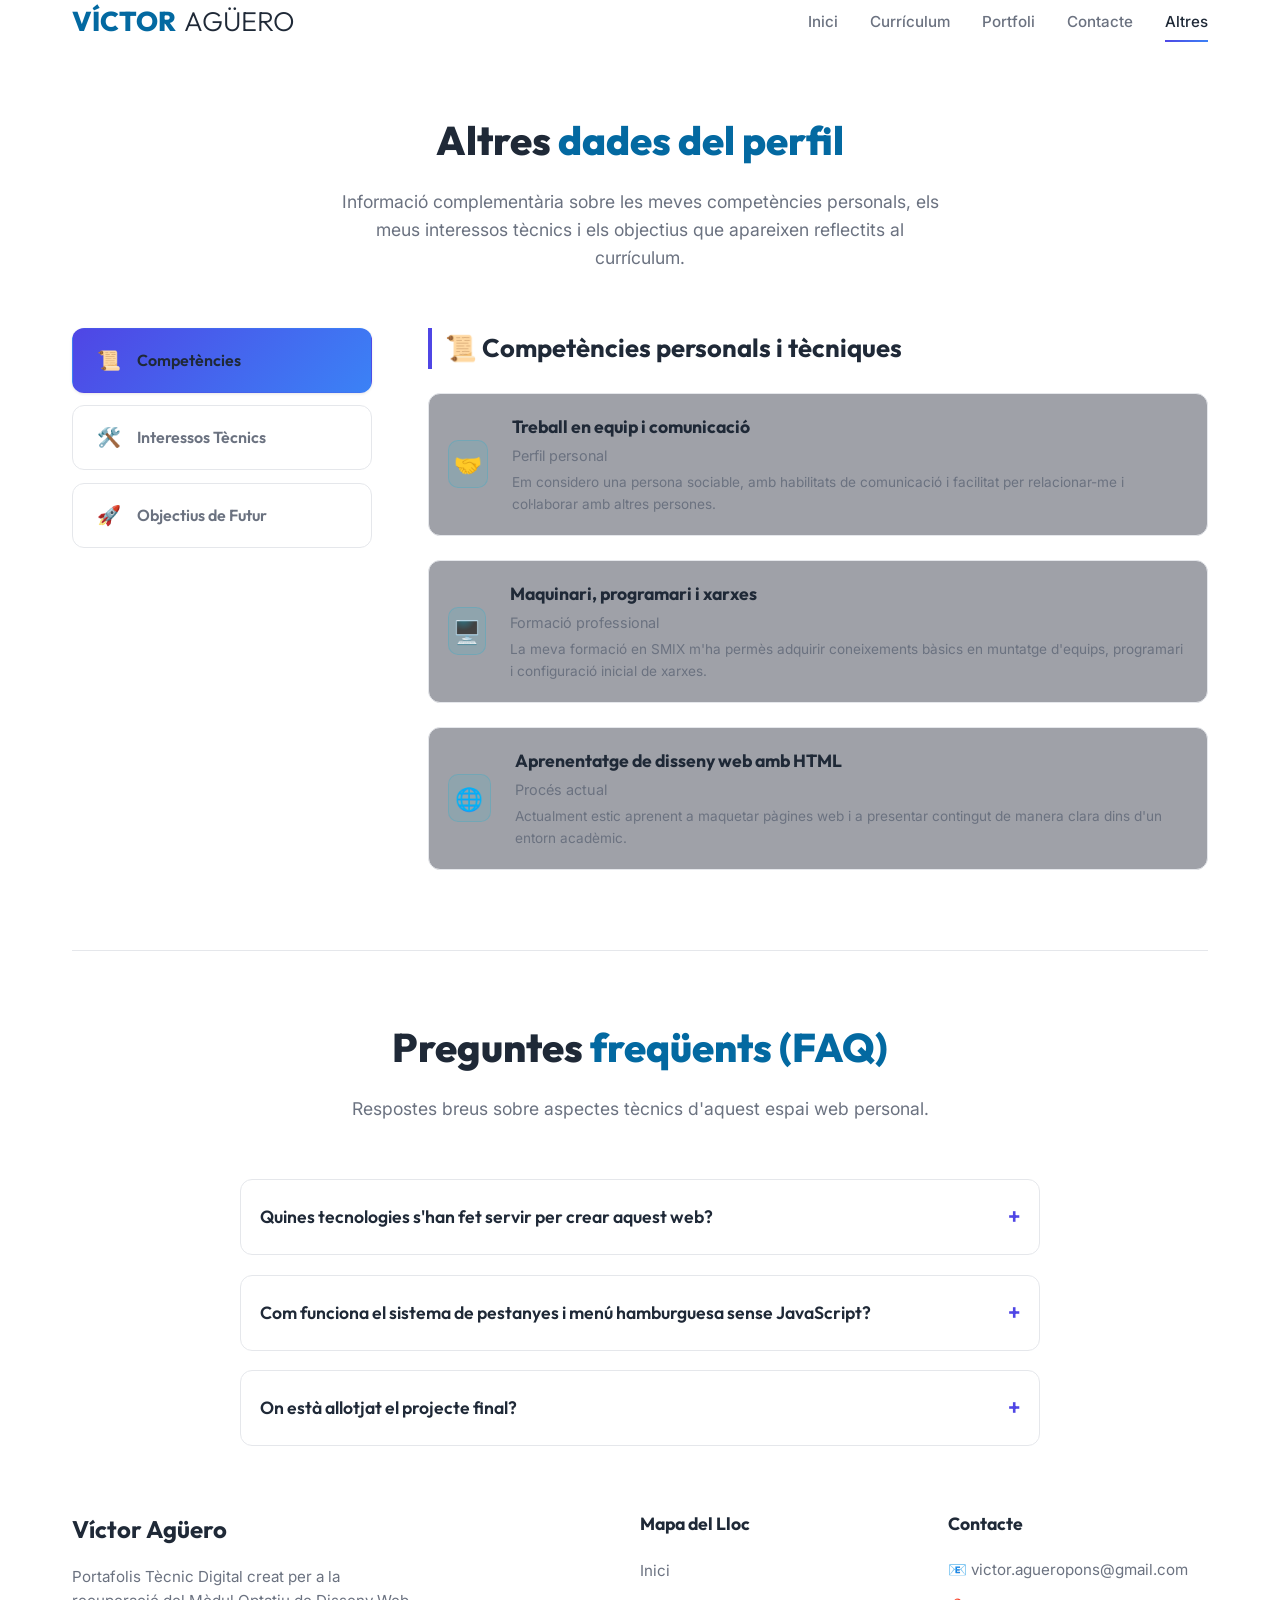
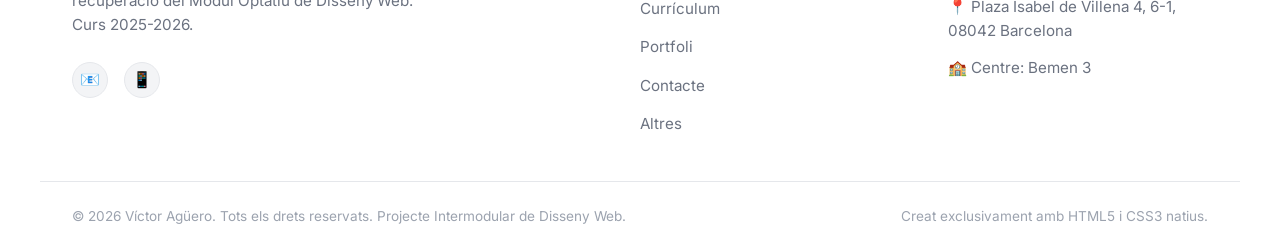
==== altres.html @ 34b76782 "prueba" ====
<!DOCTYPE html>
<html lang="ca">
<head>
  <meta charset="UTF-8">
  <meta name="viewport" content="width=device-width, initial-scale=1.0">
<!-- Se han eliminado todos los meta tags de SEO -->
  <title>Altres Dades del Perfil | Víctor Agüero</title>
  <link rel="icon" type="image/png" href="assets/imagenes/FotoVictor.png">
  <link rel="stylesheet" href="css/styles.css">
</head>
<body>

  <!-- Capa de oscurecimiento móvil -->
  <input type="checkbox" id="menu-toggle" class="checkbox-menu">
  <div class="capa-oscura"></div>

  <!-- cabecera -->
  <cabecera class="cabecera">
    <div class="contenedor-nav">
      <a href="index.html" class="logo-nombre">VÍCTOR<span>AGÜERO</span></a>
      
      <label for="menu-toggle" class="boton-hamburguesa" id="hamburger-boton">
        <span></span>
        <span></span>
        <span></span>
      </label>

      <nav class="menu-nav" id="barra-navegacion">
        <a href="index.html" class="enlace-nav">Inici</a>
        <a href="cv.html" class="enlace-nav">Currículum</a>
        <a href="portfoli.html" class="enlace-nav">Portfoli</a>
        <a href="contacte.html" class="enlace-nav">Contacte</a>
        <a href="altres.html" class="enlace-nav active">Altres</a>
      </nav>
    </div>
  </header>

  <!-- contenido PRINCIPAL DE LA página ALTRES -->
  <main class="contenedor">
    <h1 class="titulo-seccion">Altres <span>dades del perfil</span></h1>
    <p class="subtitulo-seccion">Informació complementària sobre les meves competències personals, els meus interessos tècnics i els objectius que apareixen reflectits al currículum.</p>

    <!-- controladores DE pestañas CSS (sin JAVASCRIPT) -->
    <input type="radio" name="altres-tabs" id="pestana-certificados" class="radio-pestana" checked>
    <input type="radio" name="altres-tabs" id="pestana-aficiones" class="radio-pestana">
    <input type="radio" name="altres-tabs" id="pestana-objetivos" class="radio-pestana">

    <!-- contenedor DE pestañas -->
    <div class="contenedor-pestanas" id="pestanas-interactivas">
      
      <!-- Menu lateral de pestañas interactivas -->
      <ul class="lista-pestanas">
        <li>
          <label for="pestana-certificados" class="boton-pestana" id="etiqueta-certificados">
            <span class="icono-pestana">📜</span> Competències
          </label>
        </li>
        <li>
          <label for="pestana-aficiones" class="boton-pestana" id="etiqueta-aficiones">
            <span class="icono-pestana">🛠️</span> Interessos Tècnics
          </label>
        </li>
        <li>
          <label for="pestana-objetivos" class="boton-pestana" id="etiqueta-objetivos">
            <span class="icono-pestana">🚀</span> Objectius de Futur
          </label>
        </li>
      </ul>

      <!-- Zona de paneles de contenido -->
      <section class="zona-contenido-pestanas">
        
        <!-- BLOQUE 1: competències -->
        <article class="panel-pestana" id="contenido-certificados">
          <h3 class="titulo-bloque-detalle" style="margin-bottom: 1.5rem;">📜 Competències personals i tècniques</h3>
          
          <div class="lista-certificados">
            
            <div class="tarjeta-certificado">
              <div class="icono-certificado">🤝</div>
              <div class="info-certificado">
                <h4>Treball en equip i comunicació</h4>
                <p>Perfil personal</p>
                <p style="color: var(--text-muted); font-size: 0.85rem; margin-top: 0.3rem;">Em considero una persona sociable, amb habilitats de comunicació i facilitat per relacionar-me i col·laborar amb altres persones.</p>
              </div>
            </div>

            <div class="tarjeta-certificado">
              <div class="icono-certificado">🖥️</div>
              <div class="info-certificado">
                <h4>Maquinari, programari i xarxes</h4>
                <p>Formació professional</p>
                <p style="color: var(--text-muted); font-size: 0.85rem; margin-top: 0.3rem;">La meva formació en SMIX m'ha permès adquirir coneixements bàsics en muntatge d'equips, programari i configuració inicial de xarxes.</p>
              </div>
            </div>

            <div class="tarjeta-certificado">
              <div class="icono-certificado">🌐</div>
              <div class="info-certificado">
                <h4>Aprenentatge de disseny web amb HTML</h4>
                <p>Procés actual</p>
                <p style="color: var(--text-muted); font-size: 0.85rem; margin-top: 0.3rem;">Actualment estic aprenent a maquetar pàgines web i a presentar contingut de manera clara dins d'un entorn acadèmic.</p>
              </div>
            </div>

          </div>
        </article>

        <!-- BLOQUE 2: Hobbies y pasiones -->
        <article class="panel-pestana" id="contenido-aficiones">
          <h3 class="titulo-bloque-detalle" style="margin-bottom: 1.5rem;">🛠️ Àrees que m'interessen</h3>
          
          <div class="cuadricula-aficiones">
            
            <div class="tarjeta-aficion">
              <span class="icono-aficion">🔧</span>
              <h4>Muntatge d'equips</h4>
              <p>M'interessa entendre com es munta i es manté un ordinador, així com aprendre bones pràctiques de revisió i suport tècnic.</p>
            </div>

            <div class="tarjeta-aficion">
              <span class="icono-aficion">🌐</span>
              <h4>Xarxes</h4>
              <p>També m'interessa la configuració bàsica de xarxes i entendre com es connecten correctament els equips dins d'un entorn local.</p>
            </div>

            <div class="tarjeta-aficion">
              <span class="icono-aficion">💻</span>
              <h4>Maquetació web</h4>
              <p>Estic aprenent HTML i CSS perquè vull millorar la manera de presentar projectes i continguts tècnics dins del web.</p>
            </div>

          </div>
        </article>

        <!-- BLOQUE 3: objetivos de futuro -->
        <article class="panel-pestana" id="contenido-objetivos">
          <h3 class="titulo-bloque-detalle" style="margin-bottom: 1.5rem;">🚀 Objectius Acadèmics i de Futur</h3>
          
          <div class="tarjeta" style="margin-bottom: 1.5rem;" id="objetivo-1">
            <h4 style="color: var(--color-cyan); margin-bottom: 0.5rem;">🥇 1. Posar en pràctica els coneixements apresos</h4>
            <p style="color: var(--text-muted); font-size: 0.95rem;">
              El meu objectiu professional és aplicar tot el que estic aprenent durant la formació de SMIX en situacions reals de treball relacionades amb sistemes microinformàtics i xarxes.
            </p>
          </div>

          <div class="tarjeta" style="margin-bottom: 1.5rem;" id="objetivo-2">
            <h4 style="color: var(--color-violet); margin-bottom: 0.5rem;">🥈 2. Créixer dins d'un equip de treball</h4>
            <p style="color: var(--text-muted); font-size: 0.95rem;">
              M'agradaria formar part d'un equip que em permeti desenvolupar-me personalment i professionalment mentre continuo aprenent i assumint nous reptes.
            </p>
          </div>
        </article>

      </section>

    </div>

    <!-- seccion PREGUNTAS frecuentes (acordion DETALLS/SUMMARY) -->
    <section class="seccion-preguntas" id="seccion-faq">
      <h2 class="titulo-seccion">Preguntes <span>freqüents (FAQ)</span></h2>
      <p class="subtitulo-seccion">Respostes breus sobre aspectes tècnics d'aquest espai web personal.</p>

      <div class="contenedor-preguntas">
        
        <details class="pregunta" id="faq-1">
          <summary class="cabecera-pregunta">Quines tecnologies s'han fet servir per crear aquest web?</summary>
          <p class="respuesta-pregunta">
            Aquest web s'ha creat íntegrament amb HTML5 semàntic i CSS3. No s'hi ha fet servir cap framework de disseny ni cap llibreria externa de JavaScript.
          </p>
        </details>

        <details class="pregunta" id="faq-2">
          <summary class="cabecera-pregunta">Com funciona el sistema de pestanyes i menú hamburguesa sense JavaScript?</summary>
          <p class="respuesta-pregunta">
            S'ha fet servir la tècnica d'inputs de control en CSS. Mitjançant checkboxes (`input[type="checkbox"]`) i radio buttons (`input[type="radio"]`) ocults, el selector `:checked` permet mostrar o amagar contingut i controlar l'obertura del menú mòbil.
          </p>
        </details>

        <details class="pregunta" id="faq-3">
          <summary class="cabecera-pregunta">On està allotjat el projecte final?</summary>
          <p class="respuesta-pregunta">
            Aquest lloc web s'ha preparat com a pràctica acadèmica de presentació personal i de maquetació HTML/CSS. El més important d'aquest projecte és el contingut i l'estructura, no la plataforma d'allotjament.
          </p>
        </details>

      </div>
    </section>

  </main>

  <!-- pie de página -->
  <pie-pagina class="pie-pagina">
    <div class="contenedor-pie">
      <div class="marca-pie">
        <h3>Víctor Agüero</h3>
        <p>Portafolis Tècnic Digital creat per a la recuperació del Mòdul Optatiu de Disseny Web. Curs 2025-2026.</p>
        <div class="social-icons-pie-pagina">
          <a href="mailto:victor.agueropons@gmail.com" class="boton-red-social" aria-label="Correu electrònic"><span class="icon">📧</span></a>
          <a href="tel:+34646843959" class="boton-red-social" aria-label="Telèfon"><span class="icon">📱</span></a>
        </div>
      </div>
      
      <div class="enlaces-pie">
        <h4>Mapa del Lloc</h4>
        <ul>
          <li><a href="index.html">Inici</a></li>
          <li><a href="cv.html">Currículum</a></li>
          <li><a href="portfoli.html">Portfoli</a></li>
          <li><a href="contacte.html">Contacte</a></li>
          <li><a href="altres.html">Altres</a></li>
        </ul>
      </div>

      <div class="contacto-pie">
        <h4>Contacte</h4>
        <p>📧 victor.agueropons@gmail.com</p>
        <p>📍 Plaza Isabel de Villena 4, 6-1, 08042 Barcelona</p>
        <p>🏫 Centre: Bemen 3</p>
      </div>
    </div>
    
    <div class="barra-inferior">
      <p>&copy; 2026 Víctor Agüero. Tots els drets reservats. Projecte Intermodular de Disseny Web.</p>
      <p>Creat exclusivament amb HTML5 i CSS3 natius.</p>
    </div>
  </footer>

</body>
</html>
---- css/styles.css ----
@import url('https://fonts.googleapis.com/css2?family=Inter:wght@300;400;500;600;700&family=Outfit:wght@400;500;600;700;800&display=swap');

/* ==========================================================================
   VARIABLES & DISENY SYSTEM
   ========================================================================== */
:root {
  --bg-primary: #ffffff;
  --bg-secondary: #f8f9fa;
  --bg-card: #ffffff;
  --bg-card-hover: #f3f4f6;
  --border-color: #e5e7eb;
  --border-color-glow: #d1d5db;
  
  --text-main: #1f2937;
  --text-muted: #6b7280;
  --text-dark: #9ca3af;
  
  --color-violet: #4f46e5;
  --color-pink: #6366f1;
  --color-cyan: #0ea5e9;
  --color-blue: #3b82f6;
  --color-emerald: #059669;
  
  --primary-gradient: linear-gradient(135deg, #4f46e5, #3b82f6);
  --secondary-gradient: linear-gradient(135deg, #0ea5e9, #3b82f6);
  --neon-glow: 0 1px 3px rgba(0, 0, 0, 0.1);
  --cyan-glow: 0 1px 3px rgba(0, 0, 0, 0.1);
  
  --font-title: 'Outfit', sans-serif;
  --font-body: 'Inter', sans-serif;
    
  --max-width: 1200px;
}

/* ==========================================================================
   RESET & ESTILS GLOBALS
   ========================================================================== */
*, *::before, *::after {
  margin: 0;
  padding: 0;
  box-sizing: border-box;
}

html {
  scroll-behavior: smooth;
  font-size: 16px;
}

body {
  background-color: #ffffff;
  color: #1f2937;
  font-family: var(--font-body);
  line-height: 1.6;
  overflow-x: hidden;
  position: relative;
}

a {
  color: inherit;
  text-decoration: none;
}

img {
  max-width: 100%;
  height: auto;
  display: block;
}

/* ==========================================================================
   HEADER & navegación (RESPONSIVE PURE CSS)
   ========================================================================== */
.cabecera {
  position: sticky;
  top: 0;
  z-index: 1000;
  background: #ffffff;
  border-bottom: 1px solid var(--border-color);
  padding: 1rem 0;
  box-shadow: 0 1px 3px rgba(0, 0, 0, 0.05);
}

.contenedor-nav {
  display: flex;
  justify-content: space-between;
  align-items: center;
  max-width: var(--max-width);
  margin: 0 auto;
  padding: 0 2rem;
}

.logo-nombre {
  font-family: var(--font-title);
  font-size: 1.7rem;
  font-weight: 800;
  color: #0369a1;
  display: flex;
  align-items: center;
  gap: 0.5rem;
}

.logo-nombre span {
  font-weight: 300;
  color: #1f2937;
}

/* opciones del menu */
.menu-nav {
  display: flex;
  list-style: none;
  gap: 2rem;
}

.enlace-nav {
  font-size: 0.95rem;
  font-weight: 500;
  color: #6b7280;
  position: relative;
  padding: 0.5rem 0;
}

.enlace-nav::after {
  content: '';
  position: absolute;
  bottom: 0;
  left: 0;
  width: 0;
  height: 2px;
  background: var(--primary-gradient);
}

.enlace-nav:hover, .enlace-nav.active {
  color: #1f2937;
}

.enlace-nav:hover::after, .enlace-nav.active::after {
  width: 100%;
}

/* Checkbox del menu Hamburguesa (oculto por defecto) */
.checkbox-menu {
  display: none;
}

.boton-hamburguesa {
  display: none;
  cursor: pointer;
  flex-direction: column;
  justify-content: space-between;
  width: 30px;
  height: 20px;
  z-index: 1001;
}

.boton-hamburguesa span {
  display: block;
  height: 3px;
  width: 100%;
  background-color: var(--text-main);
  border-radius: 3px;
}

/* ==========================================================================
   ESTILS DEL PEU DE página (FOOTER)
   ========================================================================== */
.pie-pagina {
  background-color: #f8f9fa;
  border-top: 1px solid #e5e7eb;
  padding: 3rem 0 2rem;
  margin-top: 5rem;
}

.contenedor-pie {
  max-width: var(--max-width);
  margin: 0 auto;
  padding: 0 2rem;
  display: grid;
  grid-template-columns: 2fr 1fr 1fr;
  gap: 3rem;
}

.marca-pie h3 {
  font-family: var(--font-title);
  font-size: 1.5rem;
  margin-bottom: 1rem;
  color: #1f2937;
}

.marca-pie p {
  color: #6b7280;
  margin-bottom: 1.5rem;
  font-size: 0.95rem;
  max-width: 350px;
}

.enlaces-pie h4, .contacto-pie h4 {
  font-family: var(--font-title);
  font-size: 1.1rem;
  margin-bottom: 1.2rem;
  position: relative;
  color: #1f2937;
}

.enlaces-pie ul {
  list-style: none;
}

.enlaces-pie li {
  margin-bottom: 0.8rem;
}

.enlaces-pie a {
  color: #6b7280;
  font-size: 0.95rem;
}

.enlaces-pie a:hover {
  color: #4f46e5;
  padding-left: 5px;
}

.contacto-pie p {
  color: #6b7280;
  font-size: 0.95rem;
  margin-bottom: 0.8rem;
  display: flex;
  align-items: center;
  gap: 0.5rem;
}

.barra-inferior {
  max-width: var(--max-width);
  margin: 2rem auto 0;
  padding: 1.5rem 2rem 0;
  border-top: 1px solid #e5e7eb;
  display: flex;
  justify-content: space-between;
  align-items: center;
  flex-wrap: wrap;
  gap: 1rem;
  color: #9ca3af;
  font-size: 0.85rem;
}

/* Social icons pie-pagina */
.social-icons-pie-pagina {
  display: flex;
  gap: 1rem;
}

.boton-red-social {
  width: 36px;
  height: 36px;
  border-radius: 50%;
  background: #f3f4f6;
  border: 1px solid #e5e7eb;
  display: flex;
  align-items: center;
  justify-content: center;
  color: #6b7280;
}

.boton-red-social:hover {
  background: var(--primary-gradient);
  color: #ffffff;
  border-color: transparent;
  transform: translateY(-2px);
  box-shadow: 0 4px 12px rgba(79, 70, 229, 0.2);
}

/* ==========================================================================
   COMPONENTS GENERALS & UTILS
   ========================================================================== */
.contenedor {
  max-width: var(--max-width);
  margin: 0 auto;
  padding: 4rem 2rem;
}

.titulo-seccion {
  font-family: var(--font-title);
  font-size: 2.5rem;
  font-weight: 800;
  margin-bottom: 1rem;
  text-align: center;
  color: #1f2937;
}

.titulo-seccion span {
  color: #0369a1;
}

.subtitulo-seccion {
  color: #6b7280;
  text-align: center;
  max-width: 600px;
  margin: 0 auto 3.5rem;
  font-size: 1.1rem;
}

/* Glassmorphism Card Base */
.tarjeta {
  background: #ffffff;
  border: 1px solid #e5e7eb;
  border-radius: 16px;
  padding: 2rem;
  box-shadow: 0 1px 3px rgba(0, 0, 0, 0.05);
}

.tarjeta:hover {
  background: #f8f9fa;
  border-color: #d1d5db;
  transform: translateY(-3px);
  box-shadow: 0 4px 12px rgba(0, 0, 0, 0.08);
}

/* botones Premium */
.boton {
  display: inline-flex;
  align-items: center;
  justify-content: center;
  gap: 0.75rem;
  padding: 0.8rem 1.8rem;
  font-family: var(--font-title);
  font-weight: 600;
  font-size: 0.95rem;
  border-radius: 50px;
  cursor: pointer;
  border: none;
}

.boton-principal {
  background: var(--primary-gradient);
  color: #ffffff;
  box-shadow: 0 2px 8px rgba(79, 70, 229, 0.2);
}

.boton-principal:hover {
  transform: translateY(-2px);
  box-shadow: 0 4px 12px rgba(79, 70, 229, 0.3);
}

.boton-secundario {
  background: #ffffff;
  color: #1f2937;
  border: 1px solid #d1d5db;
}

.boton-secundario:hover {
  background: #f3f4f6;
  border-color: #9ca3af;
  transform: translateY(-2px);
  box-shadow: 0 2px 8px rgba(0, 0, 0, 0.05);
}

.boton-cian {
  background: var(--secondary-gradient);
  color: #ffffff;
  box-shadow: 0 2px 8px rgba(14, 165, 233, 0.2);
}

.boton-cian:hover {
  transform: translateY(-2px);
  box-shadow: 0 4px 12px rgba(14, 165, 233, 0.3);
}

/* Badges / etiquetas */
.etiqueta {
  display: inline-block;
  padding: 0.35rem 0.8rem;
  border-radius: 50px;
  font-size: 0.75rem;
  font-weight: 600;
  text-transform: uppercase;
  letter-spacing: 0.05em;
  background: #e0e7ff;
  color: #4f46e5;
  border: 1px solid #c7d2fe;
}

.etiqueta-cian {
  background: #cffafe;
  color: #0369a1;
  border: 1px solid #a5f3fc;
}

.etiqueta-verde {
  background: #d1fae5;
  color: #065f46;
  border: 1px solid #a7f3d0;
}

/* ==========================================================================
   1. INICI / PRESENTACIÓ (index.html)
   ========================================================================== */
.seccion-inicio {
  display: grid;
  grid-template-columns: 1.2fr 0.8fr;
  gap: 4rem;
  align-items: center;
  padding: 4rem 0;
}

.texto-inicio {
  display: flex;
  flex-direction: column;
  align-items: flex-start;
}

.saludo {
  font-family: var(--font-title);
  font-size: 1.2rem;
  font-weight: 600;
  color: #0369a1;
  margin-bottom: 0.5rem;
  letter-spacing: 0.05em;
}

.titulo-principal {
  font-family: var(--font-title);
  font-size: 3.8rem;
  font-weight: 800;
  line-height: 1.1;
  margin-bottom: 1.5rem;
  color: #1f2937;
}

.titulo-principal span {
  color: #0ea5e9;
}

.descripcion-inicio {
  color: #6b7280;
  font-size: 1.15rem;
  margin-bottom: 2.5rem;
  max-width: 600px;
}

.botones-inicio {
  display: flex;
  gap: 1.2rem;
  margin-bottom: 3rem;
  flex-wrap: wrap;
}

.estadisticas {
  display: flex;
  gap: 3rem;
  border-top: 1px solid var(--border-color);
  padding-top: 2rem;
  width: 100%;
}

.dato-estadistica h3 {
  font-family: var(--font-title);
  font-size: 2rem;
  font-weight: 800;
  color: #0369a1;
}

.dato-estadistica p {
  color: #6b7280;
  font-size: 0.85rem;
  text-transform: uppercase;
  letter-spacing: 0.05em;
}

/* Foto de Perfil en Hero */
.contenedor-foto {
  position: relative;
  display: flex;
  justify-content: center;
  align-items: center;
}

.marco-foto {
  position: relative;
  border-radius: 24px;
  overflow: hidden;
  box-shadow: 0 4px 16px rgba(0, 0, 0, 0.1);
  border: 1px solid #e5e7eb;
  aspect-ratio: 1 / 1;
  max-width: 380px;
  width: 100%;
}

.marco-foto img {
  width: 100%;
  height: 100%;
  object-fit: cover;
}

.marco-foto::after {
  content: '';
  position: absolute;
  inset: 0;
}

.contenedor-foto:hover .marco-foto {
  box-shadow: 0 8px 24px rgba(0, 0, 0, 0.12);
  border-color: #d1d5db;
}


/* Floating tech badges decoratius */
.etiqueta-flotante {
  position: absolute;
  background: #ffffff;
  border: 1px solid #e5e7eb;
  padding: 0.6rem 1.2rem;
  border-radius: 12px;
  display: flex;
  align-items: center;
  gap: 0.5rem;
  font-size: 0.85rem;
  font-weight: 600;
  box-shadow: 0 4px 12px rgba(0, 0, 0, 0.1);
}

.flotante-1 {
  top: 10%;
  left: -20px;
  border-left: 3px solid #4f46e5;
}

.flotante-2 {
  bottom: 15%;
  right: -20px;
  border-left: 3px solid #0ea5e9;
}

/* seccion metodo / focos (que hago) */
.cuadricula-habilidades {
  display: grid;
  grid-template-columns: repeat(auto-fit, minmax(300px, 1fr));
  gap: 2rem;
  margin-top: 1rem;
}

.icono-habilidad {
  width: 48px;
  height: 48px;
  border-radius: 12px;
  background: #e0e7ff;
  display: flex;
  align-items: center;
  justify-content: center;
  color: #4f46e5;
  margin-bottom: 1.5rem;
  font-size: 1.5rem;
  border: 1px solid #c7d2fe;
}

.tarjeta:nth-child(2) .icono-habilidad {
  background: #cffafe;
  color: #0369a1;
  border-color: #a5f3fc;
}

.tarjeta:nth-child(3) .icono-habilidad {
  background: #fce7f3;
  color: #be185d;
  border-color: #fbcfe8;
}

.titulo-habilidad {
  font-family: var(--font-title);
  font-size: 1.3rem;
  font-weight: 700;
  margin-bottom: 0.8rem;
  color: #1f2937;
}

.texto-habilidad {
  color: #6b7280;
  font-size: 0.95rem;
}

/* ==========================================================================
   2. curriculum VITAE (cv.html)
   ========================================================================== */
.cv-cabecera-actions {
  display: flex;
  justify-content: center;
  gap: 1.5rem;
  margin-bottom: 3.5rem;
  flex-wrap: wrap;
}

.layout-cv {
  display: grid;
  grid-template-columns: 0.8fr 1.2fr;
  gap: 3.5rem;
}

/* Lateral información Personal */
.columna-lateral-cv {
  display: flex;
  flex-direction: column;
  gap: 2.5rem;
}

.titulo-bloque-cv {
  font-family: var(--font-title);
  font-size: 1.2rem;
  font-weight: 700;
  margin-bottom: 1.2rem;
  border-bottom: 1px solid #e5e7eb;
  padding-bottom: 0.5rem;
  display: flex;
  align-items: center;
  gap: 0.5rem;
  color: #1f2937;
}

.lista-contacto-cv {
  list-style: none;
}

.lista-contacto-cv li {
  display: flex;
  align-items: center;
  gap: 1rem;
  margin-bottom: 1rem;
  font-size: 0.95rem;
}

.icono-contacto-cv {
  color: #0369a1;
  flex-shrink: 0;
}

/* Skills / competencias Progress */
.habilidad {
  margin-bottom: 1.2rem;
}

.info-habilidad {
  display: flex;
  justify-content: space-between;
  font-size: 0.9rem;
  font-weight: 500;
  margin-bottom: 0.4rem;
  color: #1f2937;
}

.barra-simple {
  width: 100%;
  height: 8px;
  display: block;
  appearance: none;
  -webkit-appearance: none;
}

.barra-simple::-webkit-progress-bar {
  background: #e5e7eb;
  border-radius: 10px;
}

.barra-simple::-webkit-progress-value {
  background: #4f46e5;
  border-radius: 10px;
}

.barra-simple::-moz-progress-bar {
  background: #4f46e5;
  border-radius: 10px;
}

.barra-idioma::-webkit-progress-value {
  background: #0ea5e9;
}

.barra-idioma::-moz-progress-bar {
  background: #0ea5e9;
}

/* Timeline del curriculum */
.linea-tiempo {
  position: relative;
  padding-left: 2rem;
  border-left: 2px solid #e5e7eb;
}

.linea-tiempo::before {
  content: '';
  position: absolute;
  top: 0;
  left: -2px;
  width: 2px;
  height: 100%;
  background: linear-gradient(to bottom, #4f46e5, #0ea5e9, transparent);
}

.entrada-tiempo {
  position: relative;
  margin-bottom: 3rem;
}

.entrada-tiempo:last-child {
  margin-bottom: 0;
}

.punto-tiempo {
  position: absolute;
  left: calc(-2rem - 6px);
  top: 6px;
  width: 14px;
  height: 14px;
  border-radius: 50%;
  background: #ffffff;
  border: 2px solid #4f46e5;
  box-shadow: 0 0 0 3px rgba(79, 70, 229, 0.1);
}

.entrada-tiempo:hover .punto-tiempo {
  background: #4f46e5;
  border-color: #4f46e5;
  box-shadow: 0 0 8px rgba(79, 70, 229, 0.3);
  transform: scale(1.2);
}

.fecha-tiempo {
  font-family: var(--font-title);
  font-size: 0.85rem;
  font-weight: 600;
  color: #0369a1;
  margin-bottom: 0.4rem;
  text-transform: uppercase;
  letter-spacing: 0.05em;
}

.titulo-tiempo {
  font-family: var(--font-title);
  font-size: 1.3rem;
  font-weight: 700;
  margin-bottom: 0.3rem;
  color: #1f2937;
}

.subtitulo-tiempo {
  color: #4f46e5;
  font-size: 0.95rem;
  font-weight: 500;
  margin-bottom: 0.8rem;
}

.descripcion-tiempo {
  color: #6b7280;
  font-size: 0.95rem;
}

/* ==========================================================================
   3. PORTFOLI DE PROJECTES / PRACTIQUES (portfoli.html)
   ========================================================================== */
.cuadricula-proyectos {
  display: grid;
  grid-template-columns: repeat(auto-fit, minmax(320px, 1fr));
  gap: 2.5rem;
}

.tarjeta-proyecto {
  overflow: hidden;
  display: flex;
  flex-direction: column;
  height: 100%;
}

.imagen-proyecto {
  position: relative;
  border-radius: 12px;
  overflow: hidden;
  aspect-ratio: 16 / 10;
  margin-bottom: 1.5rem;
}

.imagen-proyecto img {
  width: 100%;
  height: 100%;
  object-fit: cover;
}

.tarjeta-proyecto:hover .imagen-proyecto img {
  transform: scale(1.06) rotate(0.5deg);
}

.etiquetas-proyecto {
  display: flex;
  gap: 0.5rem;
  flex-wrap: wrap;
  margin-bottom: 1rem;
}

.titulo-proyecto {
  font-family: var(--font-title);
  font-size: 1.4rem;
  font-weight: 700;
  margin-bottom: 0.8rem;
  color: #1f2937;
}

.descripcion-proyecto {
  color: #6b7280;
  font-size: 0.95rem;
  margin-bottom: 1.5rem;
  flex-grow: 1;
}

.enlace-proyecto {
  font-family: var(--font-title);
  font-weight: 600;
  font-size: 0.95rem;
  color: #4f46e5;
  display: inline-flex;
  align-items: center;
  gap: 0.5rem;
}

.enlace-proyecto span {
}

.tarjeta-proyecto:hover .enlace-proyecto span {
  transform: translateX(4px);
}

/* páginas de detalle de la practica */
.layout-detalle {
  display: grid;
  grid-template-columns: 1.2fr 0.8fr;
  gap: 4rem;
}

.ruta-navegacion {
  display: flex;
  gap: 0.5rem;
  list-style: none;
  font-size: 0.9rem;
  color: #6b7280;
  margin-bottom: 2rem;
}

.ruta-navegacion a:hover {
  color: #4f46e5;
}

.imagen-detalle {
  position: relative;
  border-radius: 16px;
  overflow: hidden;
  border: 1px solid #e5e7eb;
  aspect-ratio: 16 / 10;
  margin-bottom: 2.5rem;
  box-shadow: 0 4px 16px rgba(0, 0, 0, 0.08);
}

.imagen-detalle img {
  width: 100%;
  height: 100%;
  object-fit: cover;
  display: block;
}

.titulo-bloque-detalle {
  font-family: var(--font-title);
  font-size: 1.6rem;
  font-weight: 700;
  margin-bottom: 1rem;
  color: #1f2937;
  border-left: 4px solid #4f46e5;
  padding-left: 0.8rem;
}

.contenido-detalle p {
  color: #6b7280;
  font-size: 1.05rem;
  margin-bottom: 2rem;
}

.pasos-detalle {
  list-style: none;
  margin-bottom: 2rem;
}

.pasos-detalle li {
  position: relative;
  padding-left: 2rem;
  margin-bottom: 1.2rem;
  color: #6b7280;
}

.pasos-detalle li::before {
  content: '✓';
  position: absolute;
  left: 0;
  color: #0369a1;
  font-weight: bold;
}

.columna-info {
  display: flex;
  flex-direction: column;
  gap: 2rem;
}

.lista-datos {
  list-style: none;
}

.lista-datos li {
  display: flex;
  justify-content: space-between;
  padding: 0.8rem 0;
  border-bottom: 1px solid #e5e7eb;
  font-size: 0.95rem;
}

.lista-datos li:last-child {
  border: none;
}

.etiqueta-dato {
  color: #6b7280;
  font-weight: 500;
}

.valor-dato {
  color: #1f2937;
  font-weight: 600;
}

/* ==========================================================================
   4. CONTACTE (contacte.html)
   ========================================================================== */
.layout-contacto {
  display: grid;
  grid-template-columns: 0.9fr 1.1fr;
  gap: 4rem;
}

.info-contacto {
  display: flex;
  flex-direction: column;
  gap: 2rem;
}

.fila-contacto {
  display: flex;
  align-items: flex-start;
  gap: 1.2rem;
}

.icono-contacto {
  width: 44px;
  height: 44px;
  border-radius: 12px;
  background: #cffafe;
  display: flex;
  align-items: center;
  justify-content: center;
  color: #0369a1;
  border: 1px solid #a5f3fc;
  flex-shrink: 0;
}

.datos-contacto h4 {
  font-family: var(--font-title);
  font-size: 1.1rem;
  margin-bottom: 0.3rem;
  color: #1f2937;
}

.datos-contacto p, .datos-contacto a {
  color: var(--text-muted);
  font-size: 0.95rem;
}

.datos-contacto a:hover {
  color: var(--color-cyan);
}

/* formulario Premium */
.grupo-formulario {
  position: relative;
  margin-bottom: 1.8rem;
}

.etiqueta-campo {
  display: block;
  font-family: var(--font-title);
  font-size: 0.9rem;
  font-weight: 600;
  color: var(--text-muted);
  margin-bottom: 0.5rem;
}

.campo-formulario {
  width: 100%;
  background: #ffffff;
  border: 1px solid #d1d5db;
  border-radius: 10px;
  padding: 0.9rem 1.2rem;
  color: #1f2937;
  font-family: var(--font-body);
  font-size: 0.95rem;
}

.campo-formulario::placeholder {
  color: #9ca3af;
}

.campo-formulario:focus {
  outline: none;
  border-color: #4f46e5;
  background: #ffffff;
  box-shadow: 0 0 0 3px rgba(79, 70, 229, 0.12);
}

textarea.campo-formulario {
  resize: vertical;
  min-height: 140px;
}

.campo-formulario:focus + .etiqueta-campo {
  color: var(--color-violet);
}

/* ==========================================================================
   5. ALTRES - CSS INTERACTIU PESTANYES (altres.html)
   ========================================================================== */
.contenedor-pestanas {
  display: grid;
  grid-template-columns: 300px 1fr;
  gap: 3.5rem;
  margin-top: 2rem;
}

/* Checkboxes ocultos de control */
.radio-pestana {
  display: none;
}

/* menu lateral de pestañas */
.lista-pestanas {
  display: flex;
  flex-direction: column;
  gap: 0.8rem;
  list-style: none;
}

.boton-pestana {
  display: flex;
  align-items: center;
  gap: 1rem;
  padding: 1rem 1.5rem;
  background: var(--bg-card);
  border: 1px solid var(--border-color);
  border-radius: 12px;
  cursor: pointer;
  font-family: var(--font-title);
  font-weight: 600;
  font-size: 1rem;
  color: var(--text-muted);
}

.boton-pestana:hover {
  color: var(--text-main);
  background: rgba(255, 255, 255, 0.03);
}

.icono-pestana {
  font-size: 1.2rem;
}

/* Zona de contenido de las pestañas */
.panel-pestana {
  display: none;
}

/* Control dinamico usando radio buttons :checked */
#pestana-certificados:checked ~ .contenedor-pestanas .lista-pestanas label[for="pestana-certificados"],
#pestana-aficiones:checked ~ .contenedor-pestanas .lista-pestanas label[for="pestana-aficiones"],
#pestana-objetivos:checked ~ .contenedor-pestanas .lista-pestanas label[for="pestana-objetivos"] {
  background: var(--primary-gradient);
  color: var(--text-main);
  border-color: transparent;
  box-shadow: var(--neon-glow);
}

#pestana-certificados:checked ~ .contenedor-pestanas .zona-contenido-pestanas #contenido-certificados,
#pestana-aficiones:checked ~ .contenedor-pestanas .zona-contenido-pestanas #contenido-aficiones,
#pestana-objetivos:checked ~ .contenedor-pestanas .zona-contenido-pestanas #contenido-objetivos {
  display: block;
}

/* Certificaciones lista */
.lista-certificados {
  display: flex;
  flex-direction: column;
  gap: 1.5rem;
}

.tarjeta-certificado {
  display: flex;
  align-items: center;
  gap: 1.5rem;
  background: rgba(15, 22, 38, 0.4);
  border: 1px solid var(--border-color);
  padding: 1.2rem;
  border-radius: 12px;
}

.icono-certificado {
  width: 48px;
  height: 48px;
  background: rgba(6, 182, 212, 0.1);
  color: var(--color-cyan);
  border: 1px solid rgba(6, 182, 212, 0.2);
  border-radius: 10px;
  display: flex;
  align-items: center;
  justify-content: center;
  font-size: 1.4rem;
}

.info-certificado h4 {
  font-family: var(--font-title);
  font-size: 1.1rem;
  margin-bottom: 0.2rem;
}

.info-certificado p {
  color: var(--text-muted);
  font-size: 0.9rem;
}

/* Hobbies grid */
.cuadricula-aficiones {
  display: grid;
  grid-template-columns: repeat(auto-fit, minmax(200px, 1fr));
  gap: 1.5rem;
}

.tarjeta-aficion {
  text-align: center;
  padding: 2rem;
  background: rgba(15, 22, 38, 0.4);
  border: 1px solid var(--border-color);
  border-radius: 12px;
}

.icono-aficion {
  font-size: 2.2rem;
  margin-bottom: 1rem;
  display: inline-block;
}

.tarjeta-aficion h4 {
  font-family: var(--font-title);
  font-size: 1.1rem;
  margin-bottom: 0.5rem;
}

.tarjeta-aficion p {
  color: var(--text-muted);
  font-size: 0.85rem;
}

/* Acordeon de Preguntas (detalles/summary) */
.seccion-preguntas {
  margin-top: 5rem;
  padding-top: 4rem;
  border-top: 1px solid var(--border-color);
}

.contenedor-preguntas {
  max-width: 800px;
  margin: 0 auto;
  display: flex;
  flex-direction: column;
  gap: 1.2rem;
}

details.pregunta {
  background: var(--bg-card);
  border: 1px solid var(--border-color);
  border-radius: 12px;
  padding: 1.2rem;
}

details.pregunta[open] {
  border-color: var(--color-violet);
  background: var(--bg-card-hover);
}

summary.cabecera-pregunta {
  font-family: var(--font-title);
  font-size: 1.1rem;
  font-weight: 600;
  color: var(--text-main);
  cursor: pointer;
  list-style: none;
  display: flex;
  justify-content: space-between;
  align-items: center;
}

summary.cabecera-pregunta::-webkit-details-marker {
  display: none;
}

summary.cabecera-pregunta::after {
  content: '+';
  font-family: var(--font-title);
  font-size: 1.4rem;
  color: var(--color-violet);
}

details.pregunta[open] summary.cabecera-pregunta::after {
  content: '−';
  color: var(--color-cyan);
}

.respuesta-pregunta {
  margin-top: 1rem;
  color: var(--text-muted);
  font-size: 0.95rem;
  line-height: 1.6;
  border-top: 1px solid rgba(255, 255, 255, 0.05);
  padding-top: 1rem;
}

/* ==========================================================================
   MEDIA QUERIES (DISSENY RESPONSIVE)
   ========================================================================== */

/* Resolucion Mitjana (Tablets) */
@screen-tablet: 1024px;
@media (max-width: 1024px) {
  .seccion-inicio {
    grid-template-columns: 1fr;
    text-align: center;
    gap: 3rem;
  }
  
  .texto-inicio {
    align-items: center;
  }
  
  .botones-inicio {
    justify-content: center;
  }
  
  .estadisticas {
    justify-content: center;
    gap: 2rem;
  }
  
  .layout-cv {
    grid-template-columns: 1fr;
    gap: 3rem;
  }
  
  .layout-detalle {
    grid-template-columns: 1fr;
    gap: 3rem;
  }
  
  .layout-contacto {
    grid-template-columns: 1fr;
    gap: 3rem;
  }
  
  .contenedor-pestanas {
    grid-template-columns: 1fr;
    gap: 2rem;
  }
  
  .lista-pestanas {
    flex-direction: row;
    flex-wrap: wrap;
    justify-content: center;
  }
  
  .boton-pestana {
    flex-grow: 1;
    justify-content: center;
  }
}

/* Resolucion movil */
@media (max-width: 768px) {
  html {
    font-size: 15px;
  }
  
  .contenedor {
    padding: 3rem 1.2rem;
  }
  
  .titulo-seccion {
    font-size: 2.1rem;
  }
  
  .titulo-principal {
    font-size: 2.8rem;
  }
  
  /* menu Hamburguesa Interactivo Pure CSS */
  .boton-hamburguesa {
    display: flex;
  }
  
  .menu-nav {
    position: fixed;
    top: 0;
    left: -100%;
    width: 80%;
    height: 100vh;
    background: var(--bg-secondary);
    border-right: 1px solid var(--border-color);
    flex-direction: column;
    padding: 6rem 2rem 2rem;
    gap: 1.5rem;
    box-shadow: 10px 0 30px rgba(0,0,0,0.5);
    z-index: 1000;
  }
  
  /* animación Hamburger a Creu al abrir */
  .checkbox-menu:checked ~ .contenedor-nav .boton-hamburguesa span:nth-child(1) {
    transform: translateY(8px) rotate(45deg);
  }
  
  .checkbox-menu:checked ~ .contenedor-nav .boton-hamburguesa span:nth-child(2) {
    opacity: 0;
  }
  
  .checkbox-menu:checked ~ .contenedor-nav .boton-hamburguesa span:nth-child(3) {
    transform: translateY(-9px) rotate(-45deg);
  }
  
  /* Mostrar menu */
  .checkbox-menu:checked ~ .contenedor-nav .menu-nav {
    left: 0;
  }
  
  /* capa de oscurecimiento al abrir el menu movil */
  .checkbox-menu:checked ~ .capa-oscura {
    display: block;
    content: '';
    position: fixed;
    inset: 0;
    background: rgba(0,0,0,0.75);
    z-index: 999;
  }
  
  .contenedor-pie {
    grid-template-columns: 1fr;
    gap: 2rem;
    text-align: center;
  }
  
  .marca-pie p {
    margin: 0 auto 1.5rem;
  }
  
  .barra-inferior {
    flex-direction: column;
    text-align: center;
  }
  
}
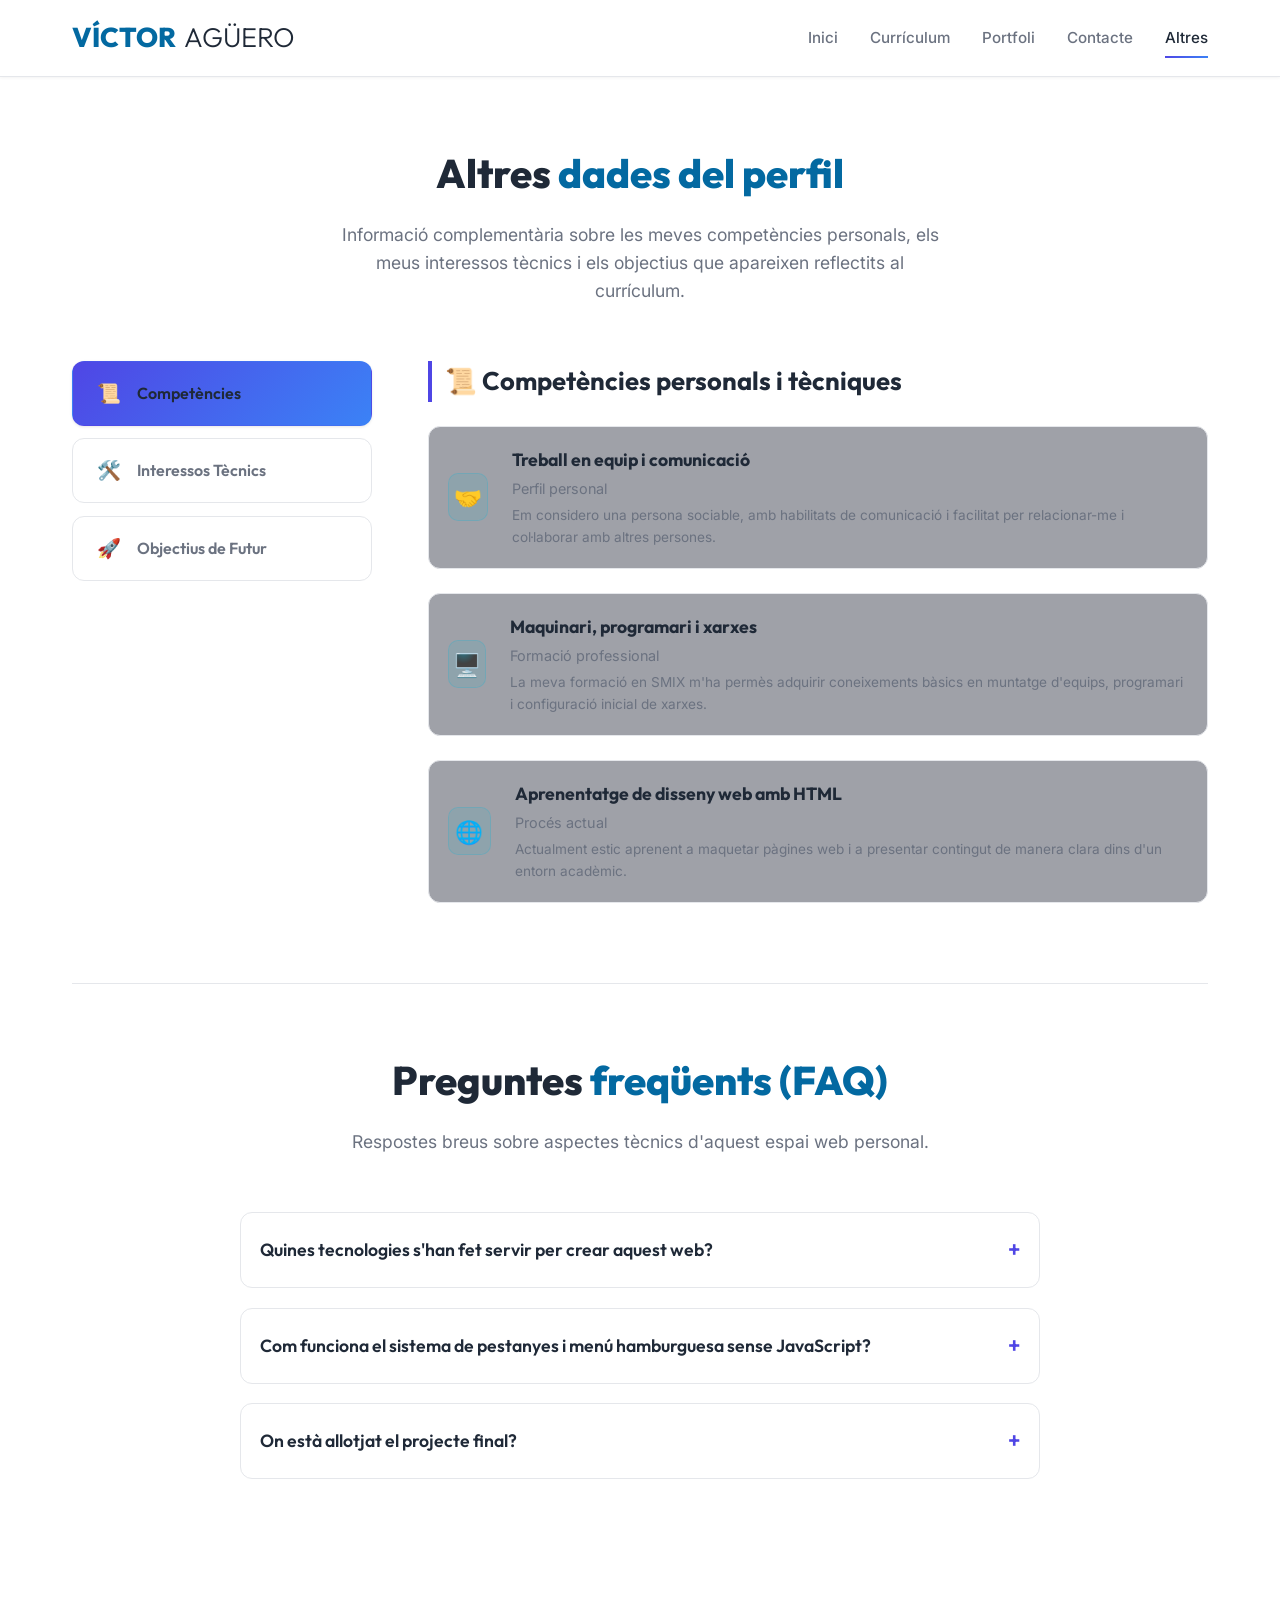
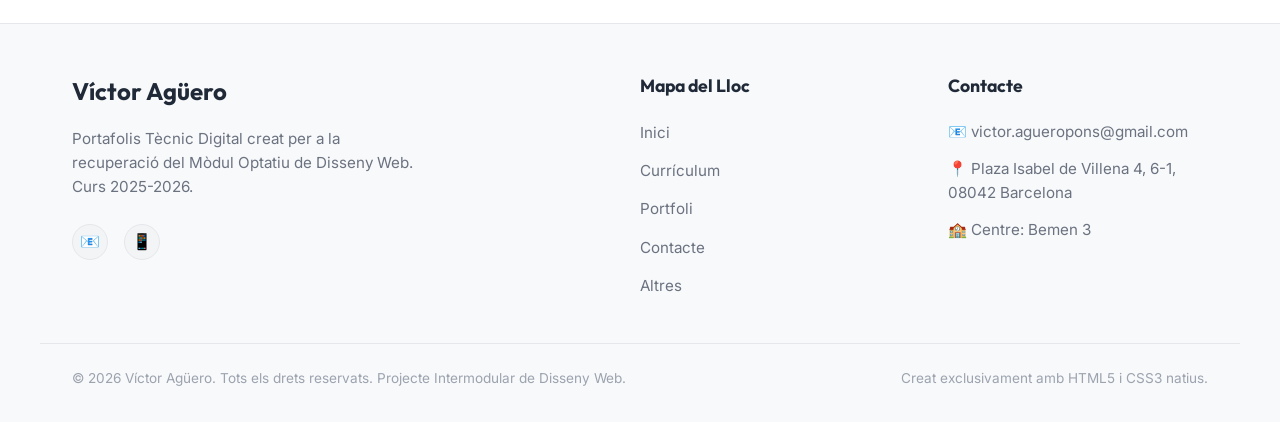
==== commit 2a5df00e: "practica" ====
--- a/altres.html
+++ b/altres.html
@@ -15,7 +15,7 @@
   <div class="capa-oscura"></div>
 
   <!-- cabecera -->
-  <cabecera class="cabecera">
+  <header class="cabecera">
     <div class="contenedor-nav">
       <a href="index.html" class="logo-nombre">VÍCTOR<span>AGÜERO</span></a>
       
@@ -190,7 +190,7 @@
   </main>
 
   <!-- pie de página -->
-  <pie-pagina class="pie-pagina">
+  <footer class="pie-pagina">
     <div class="contenedor-pie">
       <div class="marca-pie">
         <h3>Víctor Agüero</h3>
--- a/css/styles.css
+++ b/css/styles.css
@@ -1325,20 +1325,20 @@
   }
   
   /* animación Hamburger a Creu al abrir */
-  .checkbox-menu:checked ~ .contenedor-nav .boton-hamburguesa span:nth-child(1) {
+  .checkbox-menu:checked ~ .cabecera .contenedor-nav .boton-hamburguesa span:nth-child(1) {
     transform: translateY(8px) rotate(45deg);
   }
   
-  .checkbox-menu:checked ~ .contenedor-nav .boton-hamburguesa span:nth-child(2) {
+  .checkbox-menu:checked ~ .cabecera .contenedor-nav .boton-hamburguesa span:nth-child(2) {
     opacity: 0;
   }
   
-  .checkbox-menu:checked ~ .contenedor-nav .boton-hamburguesa span:nth-child(3) {
+  .checkbox-menu:checked ~ .cabecera .contenedor-nav .boton-hamburguesa span:nth-child(3) {
     transform: translateY(-9px) rotate(-45deg);
   }
   
   /* Mostrar menu */
-  .checkbox-menu:checked ~ .contenedor-nav .menu-nav {
+  .checkbox-menu:checked ~ .cabecera .contenedor-nav .menu-nav {
     left: 0;
   }
   
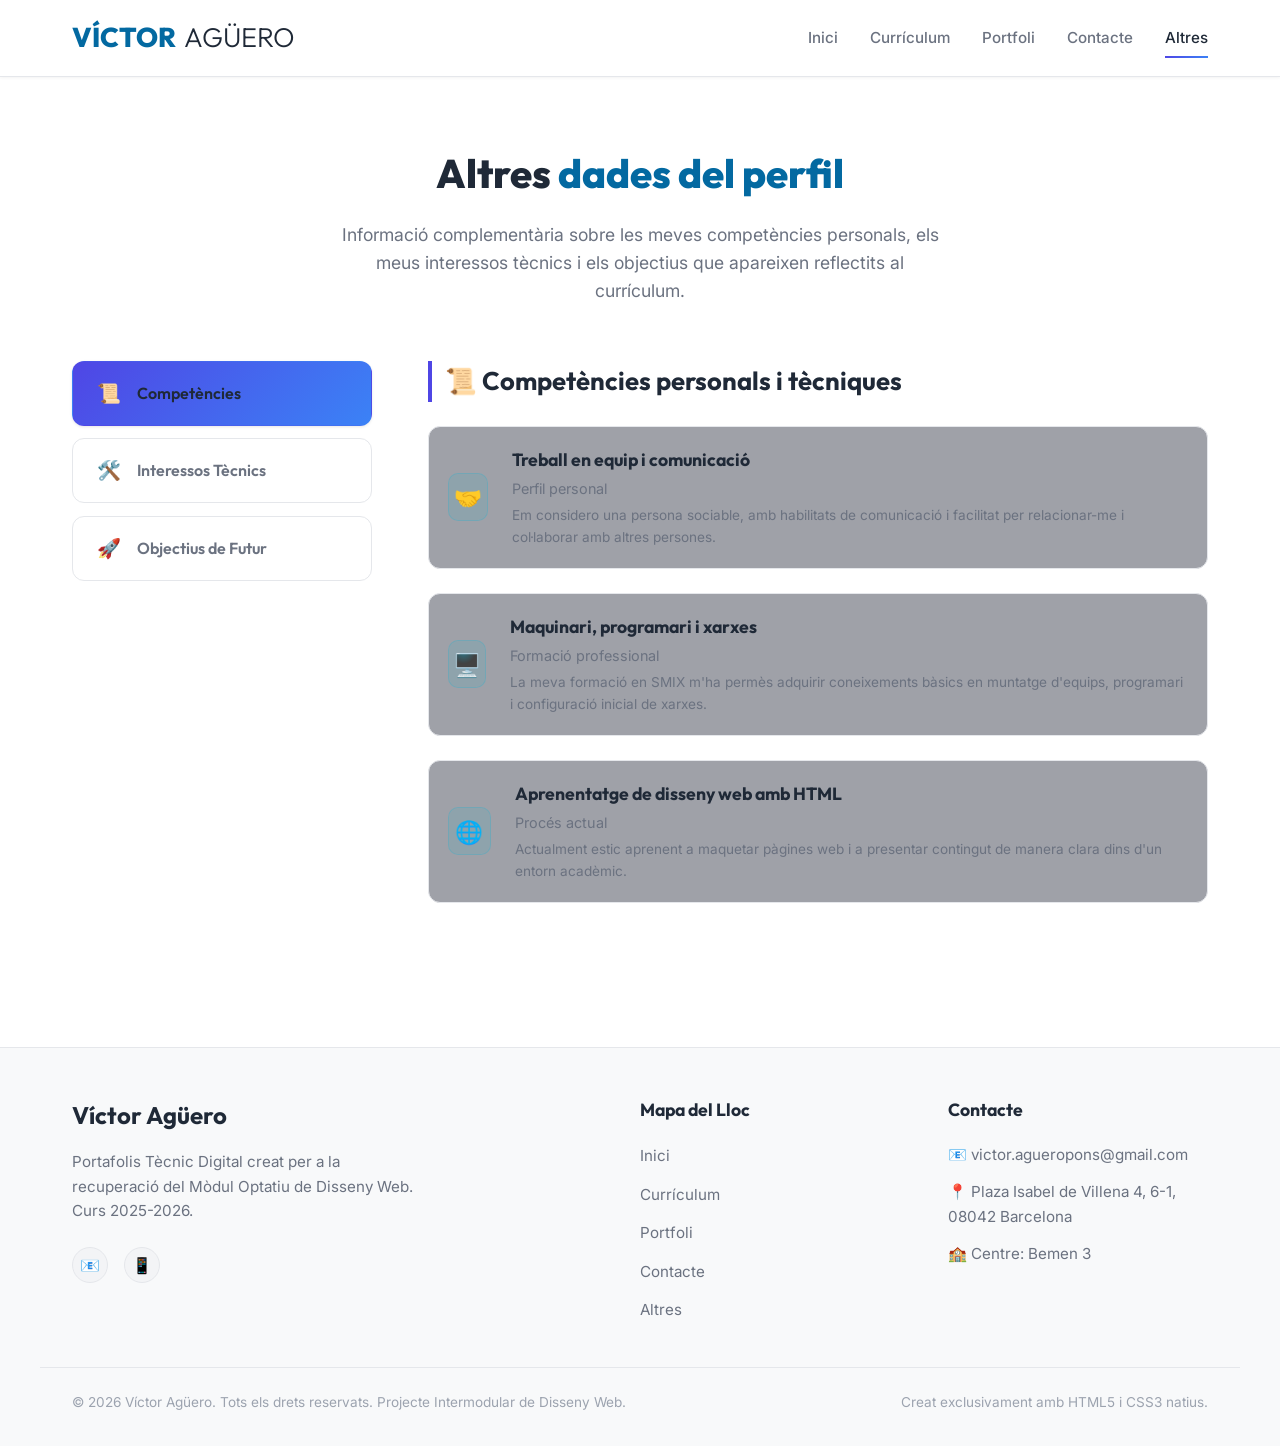
==== commit 76a3c41e: "practica" ====
--- a/altres.html
+++ b/altres.html
@@ -156,37 +156,6 @@
 
     </div>
 
-    <!-- seccion PREGUNTAS frecuentes (acordion DETALLS/SUMMARY) -->
-    <section class="seccion-preguntas" id="seccion-faq">
-      <h2 class="titulo-seccion">Preguntes <span>freqüents (FAQ)</span></h2>
-      <p class="subtitulo-seccion">Respostes breus sobre aspectes tècnics d'aquest espai web personal.</p>
-
-      <div class="contenedor-preguntas">
-        
-        <details class="pregunta" id="faq-1">
-          <summary class="cabecera-pregunta">Quines tecnologies s'han fet servir per crear aquest web?</summary>
-          <p class="respuesta-pregunta">
-            Aquest web s'ha creat íntegrament amb HTML5 semàntic i CSS3. No s'hi ha fet servir cap framework de disseny ni cap llibreria externa de JavaScript.
-          </p>
-        </details>
-
-        <details class="pregunta" id="faq-2">
-          <summary class="cabecera-pregunta">Com funciona el sistema de pestanyes i menú hamburguesa sense JavaScript?</summary>
-          <p class="respuesta-pregunta">
-            S'ha fet servir la tècnica d'inputs de control en CSS. Mitjançant checkboxes (`input[type="checkbox"]`) i radio buttons (`input[type="radio"]`) ocults, el selector `:checked` permet mostrar o amagar contingut i controlar l'obertura del menú mòbil.
-          </p>
-        </details>
-
-        <details class="pregunta" id="faq-3">
-          <summary class="cabecera-pregunta">On està allotjat el projecte final?</summary>
-          <p class="respuesta-pregunta">
-            Aquest lloc web s'ha preparat com a pràctica acadèmica de presentació personal i de maquetació HTML/CSS. El més important d'aquest projecte és el contingut i l'estructura, no la plataforma d'allotjament.
-          </p>
-        </details>
-
-      </div>
-    </section>
-
   </main>
 
   <!-- pie de página -->
